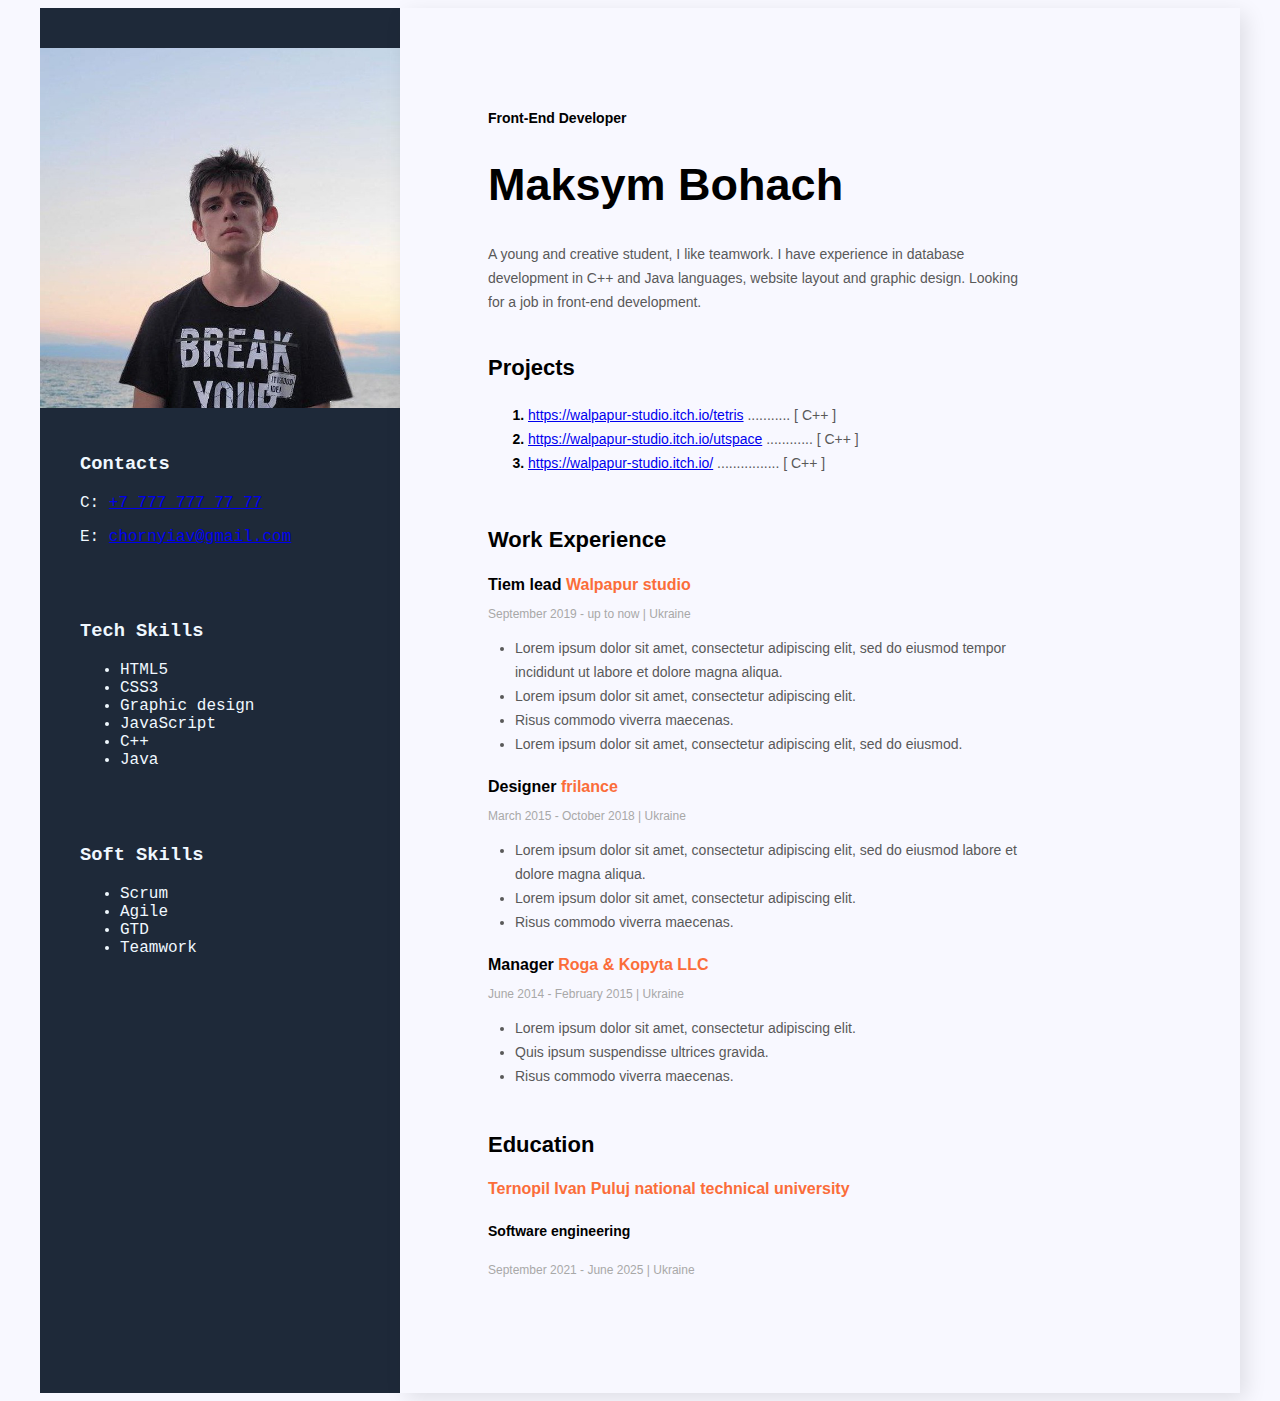
==== index.html @ 37dfb759 "Add files via upload" ====
<!DOCTYPE html>
<html lang="en">

<head>
    <meta charset="UTF-8">
    <meta http-equiv="X-UA-Compatible" content="IE=edge">
    <meta name="viewport" content="width=device-width, initial-scale=1.0">
    <link rel="stylesheet" href="styles/styles.css">
    <title>albi_honai</title>
</head>

<body>
    <!--all-->
   <div class="rozmitka">
    <!--main-->
    <div class="main_content" >
        <!--about user-->
        <div class="zaholovok">
            <h3 class="zah1">Front-End Developer</h3>
            <h1 class="zah2">Maksym Bohach</h1>
            <p class="zah3">A young and creative student, I like teamwork. I have experience in database development in C++ and Java languages, website layout and graphic design. Looking for a job in front-end development.</p>
        </div>
        <!--projects-->
        <div class="Projects">
            <h3 class="pro1">Projects</h3>
            <ol class="pro_s">
                <li>
                    <span class="pro2"><a href="https://walpapur-studio.itch.io/tetris">https://walpapur-studio.itch.io/tetris</a> ........... [ C++ ]</span>
                </li>
                <li> 
                    <span class="pro2"><a href="https://walpapur-studio.itch.io/utspace">https://walpapur-studio.itch.io/utspace</a> ............ [ C++ ]</span>
                </li>
                <li> 
                    <span class="pro2"><a href="https://walpapur-studio.itch.io/">https://walpapur-studio.itch.io/</a> ................ [ C++ ]</span>
                </li>
            </ol>
        </div>
        <!--work-->
        <div class="Work_Experience">
            <h3 class="wor1">Work Experience</h3>
            <!--posada1-->
            <div>
                <h4 class="wor2">Tiem lead <span class="org">Walpapur studio</span></h4>
                <p class="wor3">September 2019 - up to now   |   Ukraine</p>
                <ul class="wor4">
                    <li>Lorem ipsum dolor sit amet, consectetur adipiscing elit, sed do eiusmod tempor incididunt ut labore et dolore magna aliqua. </li>
                    <li>Lorem ipsum dolor sit amet, consectetur adipiscing elit.</li>
                    <li>Risus commodo viverra maecenas. </li>
                    <li>Lorem ipsum dolor sit amet, consectetur adipiscing elit, sed do eiusmod. </li>
                </ul>
            </div>
            <!--posada2-->
            <div>
                <h4 class="wor2"> Designer <span class="org">frilance</span></h4>
                <p class="wor3">March 2015 - October 2018   |   Ukraine</p>
                <ul class="wor4">
                    <li>Lorem ipsum dolor sit amet, consectetur adipiscing elit, sed do eiusmod labore et dolore magna aliqua. </li>
                    <li>Lorem ipsum dolor sit amet, consectetur adipiscing elit.</li>
                    <li>Risus commodo viverra maecenas. </li>
                </ul>
            </div>
            <!--posada3-->
            <div>
                <h4 class="wor2">Manager <span class="org">Roga & Kopyta LLC </span></h4>
                <p class="wor3">June 2014 - February 2015   |   Ukraine</p>
                <ul class="wor4">
                    <li>Lorem ipsum dolor sit amet, consectetur adipiscing elit. </li>
                    <li>Quis ipsum suspendisse ultrices gravida.</li>
                    <li>Risus commodo viverra maecenas. </li>
                </ul>
            </div>
            <!--education-->
            <div class="Education">
                <h3 class="wor1">Education</h3>
                <h4 class="org">Ternopil Ivan Puluj national technical university</h4>
                <h5 class="edu1">Software engineering</h5>
                <p  class="edu2">September 2021 - June 2025   |   Ukraine</p>
            </div>
        </div>
    </div>
    <!--sidebar-->
    <aside class="sidebar">
        <!--image-->
        <img src="img/photo.jpeg" alt="qwerty qwerty qwerty qwerty" width = "360" height = "360">
        <!--contacts-->
        <div class="sideContacts">
            <h3>Contacts</h3>
            <p>C: <a href="tell:+77777777777">+7 777 777 77 77</a></p>
            <p>E: <a href="mailto:chornyiav@gmail.com">chornyiav@gmail.com</a> </p>
        </div>
        <!--tech-->
        <div class="sideTech">
            <h3>Tech Skills</h3>
            <ul>
                <li>HTML5</li>
                <li>CSS3</li>
                <li>Graphic design</li>
                <li>JavaScript</li>
                <li>C++</React></li>
                <li>Java</li>
            </ul>
        </div>
        <!--soft-->
        <div class="sideSoft">
            <h3>Soft Skills</h3>
            <ul>
                <li>Scrum</li>
                <li>Agile</li>
                <li>GTD</li>
                <li>Teamwork</li>
            </ul>
        </div>
    </aside>
   </div>
</body>

</html>
---- styles/styles.css ----
body {
    background-color: ghostwhite;
}

.rozmitka {
    display: flex;
    flex-direction: row-reverse;
    width: 1200px;
    margin: 0 auto;
}

.zah1 {
font-weight: 700;
font-size: 14px;
line-height: 17px;
color: #000000;
}

.zah2 {
    font-weight: 700;
    font-size: 45px;
    line-height: 55px;
    color: #000000;
}

.zah3 {
font-weight: 400;
font-size: 14px;
line-height: 24px;
color: #595959;
}
    
.zaholovok {
    margin-top: 102px;
}

.pro1 {
    font-weight: 700;
    font-size: 22px;
    line-height: 27px;
    color: #000000;
}

.pro_s {
font-weight: 700;
font-size: 14px;
line-height: 24px;
color: #000000;

}

.pro2 {
    font-weight: 400;
    font-size: 14px;
    line-height: 24px;
    color: #595959;
}

.Projects {
    margin-top: 40px;
}

.wor1 {
    font-weight: 700;
    font-size: 22px;
    line-height: 27px;
    color: #000000;
    margin-bottom: 12px;
}

.wor2 {
    font-weight: 700;
    font-size: 16px;
    line-height: 20px;
    color: #000000;
    margin-bottom: 11px;
}

.wor3 {
    font-weight: 400;
    font-size: 12px;
    line-height: 15px;
    color: #A8A8A8;
    margin-bottom: 8px;
}

.wor4 {
    font-weight: 400;
    font-size: 14px;
    line-height: 24px;
    color: #595959;
    padding-left: 27px;
    margin-bottom: 16px;
}

.Work_Experience {
    margin-top: 51px;
}

.edu1 {
    font-weight: 700;
    font-size: 14px;
    line-height: 17px;
    color: #000000;
}

.org {
    font-weight: 700;
font-size: 16px;
line-height: 20px;
color: #FB6D3A;
}

.edu2 {
    font-weight: 400;
    font-size: 12px;
    line-height: 15px;
    color: #A8A8A8;
    margin-bottom: 8px;
    padding-bottom: 107px;
}

.Education {
    margin-top: 43px;
}

.main_content {
    box-shadow: 6px 6px 20px rgba(0, 0, 0, 0.1);
    padding-left: 88px;
    padding-right: 217px;
    font-family:'Gill Sans', 'Gill Sans MT', Calibri, 'Trebuchet MS', sans-serif;
}

.sidebar {
    background-color : rgba(30, 41, 57, 1);
    font-family: 'Courier New', Courier, monospace;
    padding-top: 40px;
    width: 360px;
}

.sideContacts {
    color: aliceblue;
    font-family: 'Courier New', Courier, monospace;
    margin-top: 40px;
    margin-left: 40px;
}

.sideTech {
    color: aliceblue;
    font-family: 'Courier New', Courier, monospace;
    padding-top: 40px;
    padding-left: 40px;
}

.sideSoft {
    color: aliceblue;
    font-family: 'Courier New', Courier, monospace;
    padding-top: 40px;
    padding-left: 40px;
}
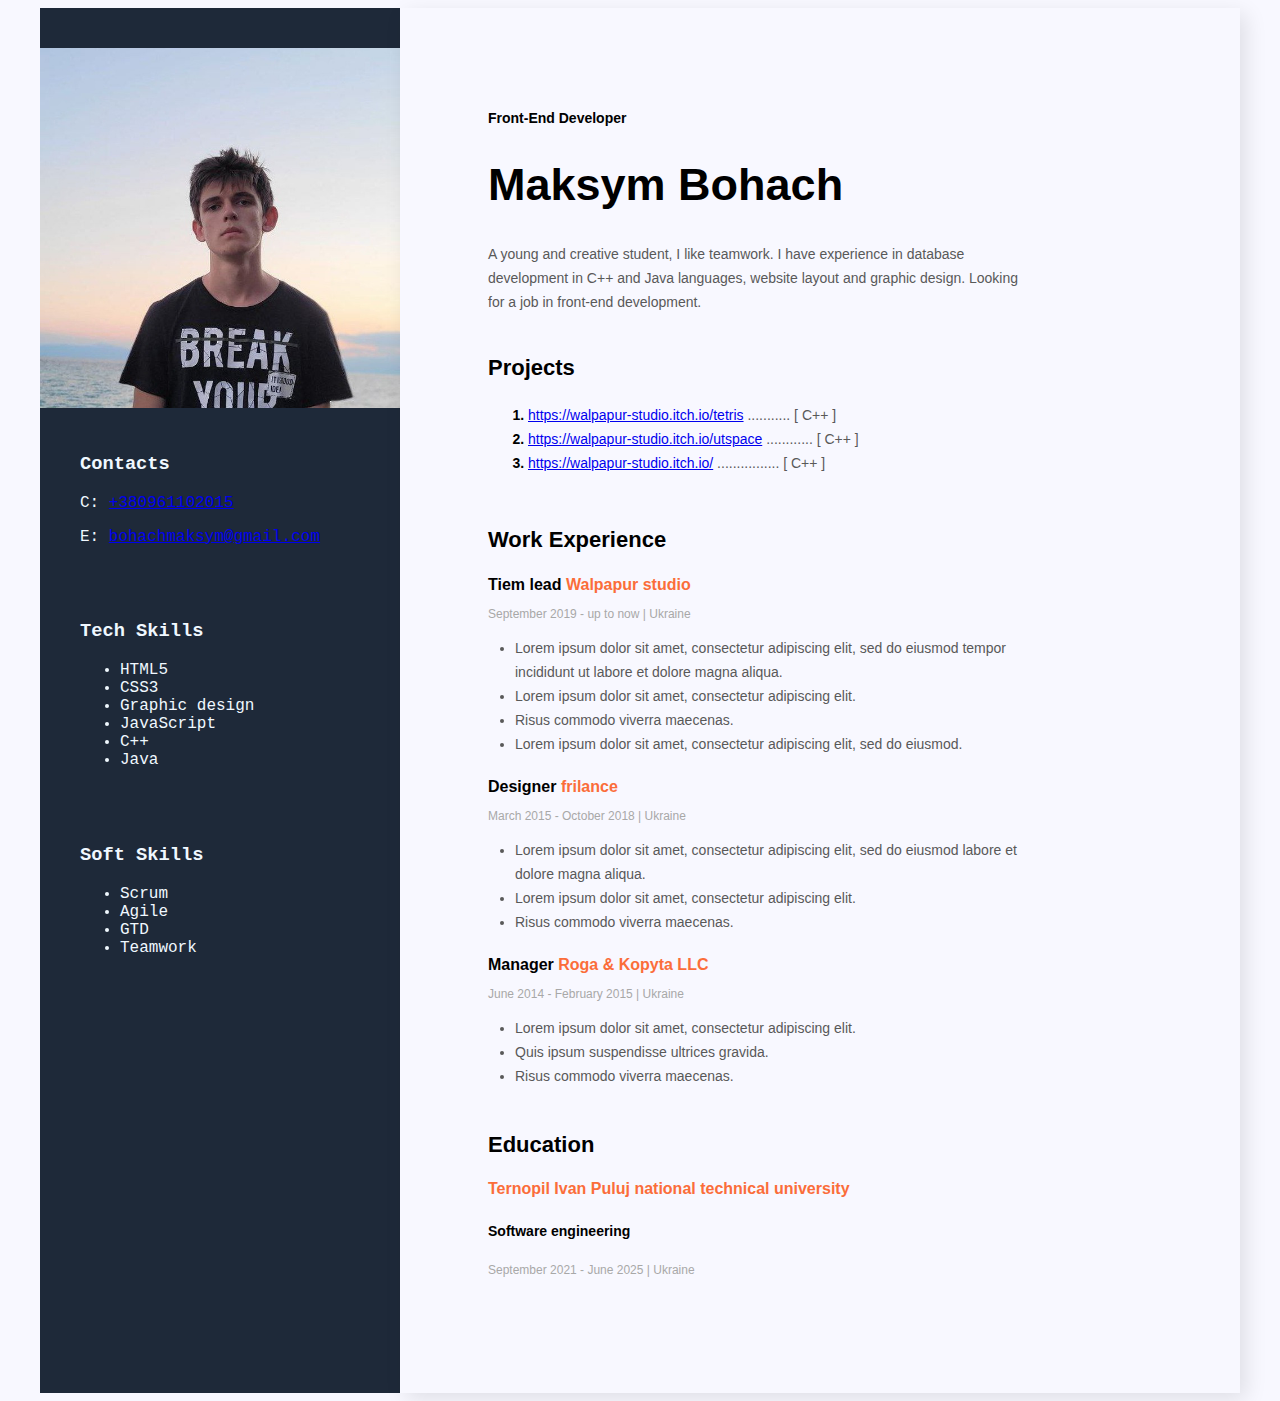
==== commit 29c4aaf8: "Update index.html" ====
--- a/index.html
+++ b/index.html
@@ -85,8 +85,8 @@
         <!--contacts-->
         <div class="sideContacts">
             <h3>Contacts</h3>
-            <p>C: <a href="tell:+77777777777">+7 777 777 77 77</a></p>
-            <p>E: <a href="mailto:chornyiav@gmail.com">chornyiav@gmail.com</a> </p>
+            <p>C: <a href="tell:+380961102015">+380961102015</a></p>
+            <p>E: <a href="bohachmaksym@gmail">bohachmaksym@gmail.com</a> </p>
         </div>
         <!--tech-->
         <div class="sideTech">
@@ -114,4 +114,4 @@
    </div>
 </body>
 
-</html> +</html> 
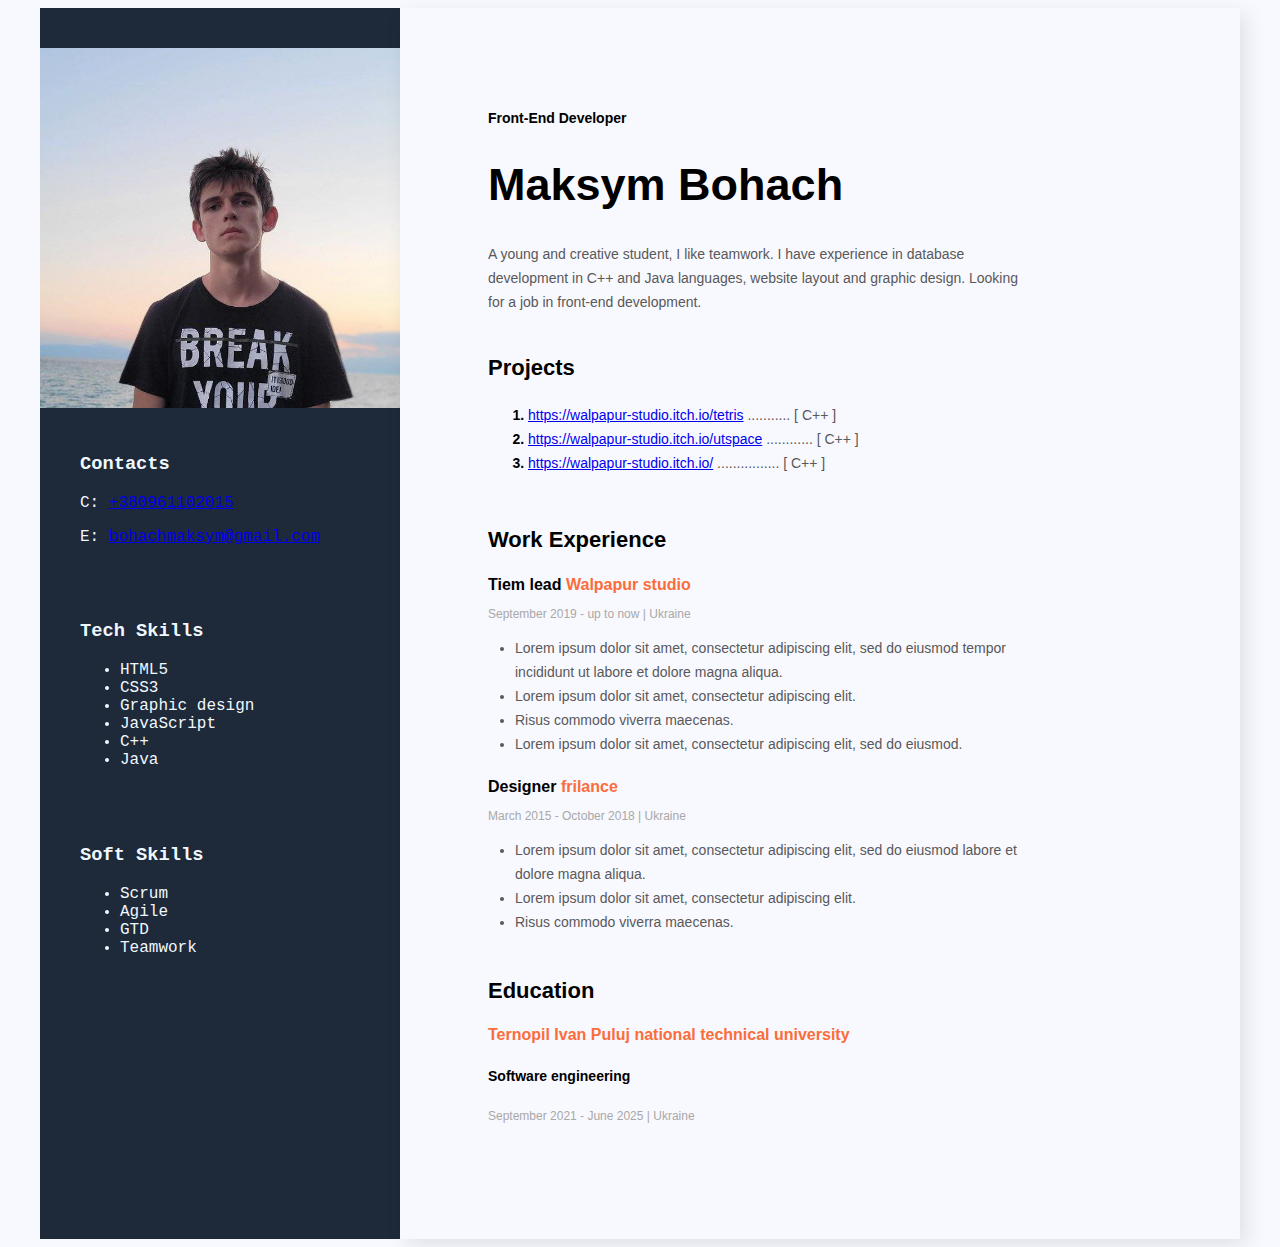
==== commit 68c61f78: "Update index.html" ====
--- a/index.html
+++ b/index.html
@@ -59,16 +59,6 @@
                     <li>Risus commodo viverra maecenas. </li>
                 </ul>
             </div>
-            <!--posada3-->
-            <div>
-                <h4 class="wor2">Manager <span class="org">Roga & Kopyta LLC </span></h4>
-                <p class="wor3">June 2014 - February 2015   |   Ukraine</p>
-                <ul class="wor4">
-                    <li>Lorem ipsum dolor sit amet, consectetur adipiscing elit. </li>
-                    <li>Quis ipsum suspendisse ultrices gravida.</li>
-                    <li>Risus commodo viverra maecenas. </li>
-                </ul>
-            </div>
             <!--education-->
             <div class="Education">
                 <h3 class="wor1">Education</h3>
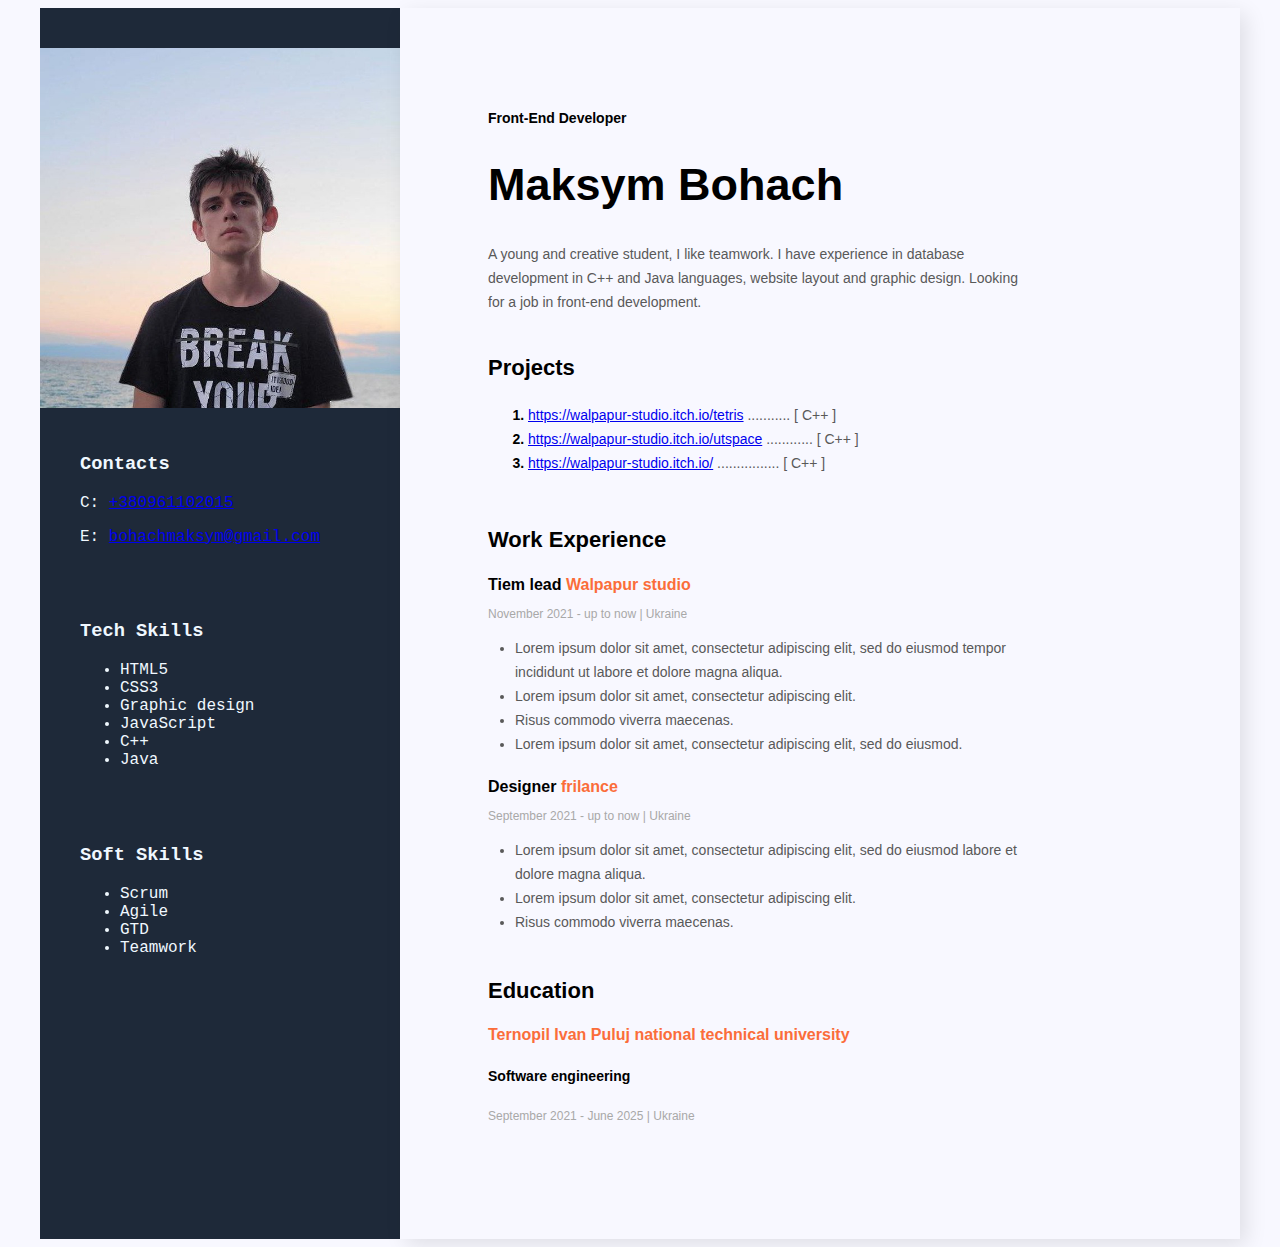
==== commit daceccab: "Update index.html" ====
--- a/index.html
+++ b/index.html
@@ -41,7 +41,7 @@
             <!--posada1-->
             <div>
                 <h4 class="wor2">Tiem lead <span class="org">Walpapur studio</span></h4>
-                <p class="wor3">September 2019 - up to now   |   Ukraine</p>
+                <p class="wor3">November 2021 - up to now   |   Ukraine</p>
                 <ul class="wor4">
                     <li>Lorem ipsum dolor sit amet, consectetur adipiscing elit, sed do eiusmod tempor incididunt ut labore et dolore magna aliqua. </li>
                     <li>Lorem ipsum dolor sit amet, consectetur adipiscing elit.</li>
@@ -52,7 +52,7 @@
             <!--posada2-->
             <div>
                 <h4 class="wor2"> Designer <span class="org">frilance</span></h4>
-                <p class="wor3">March 2015 - October 2018   |   Ukraine</p>
+                <p class="wor3">September 2021 - up to now    |   Ukraine</p>
                 <ul class="wor4">
                     <li>Lorem ipsum dolor sit amet, consectetur adipiscing elit, sed do eiusmod labore et dolore magna aliqua. </li>
                     <li>Lorem ipsum dolor sit amet, consectetur adipiscing elit.</li>
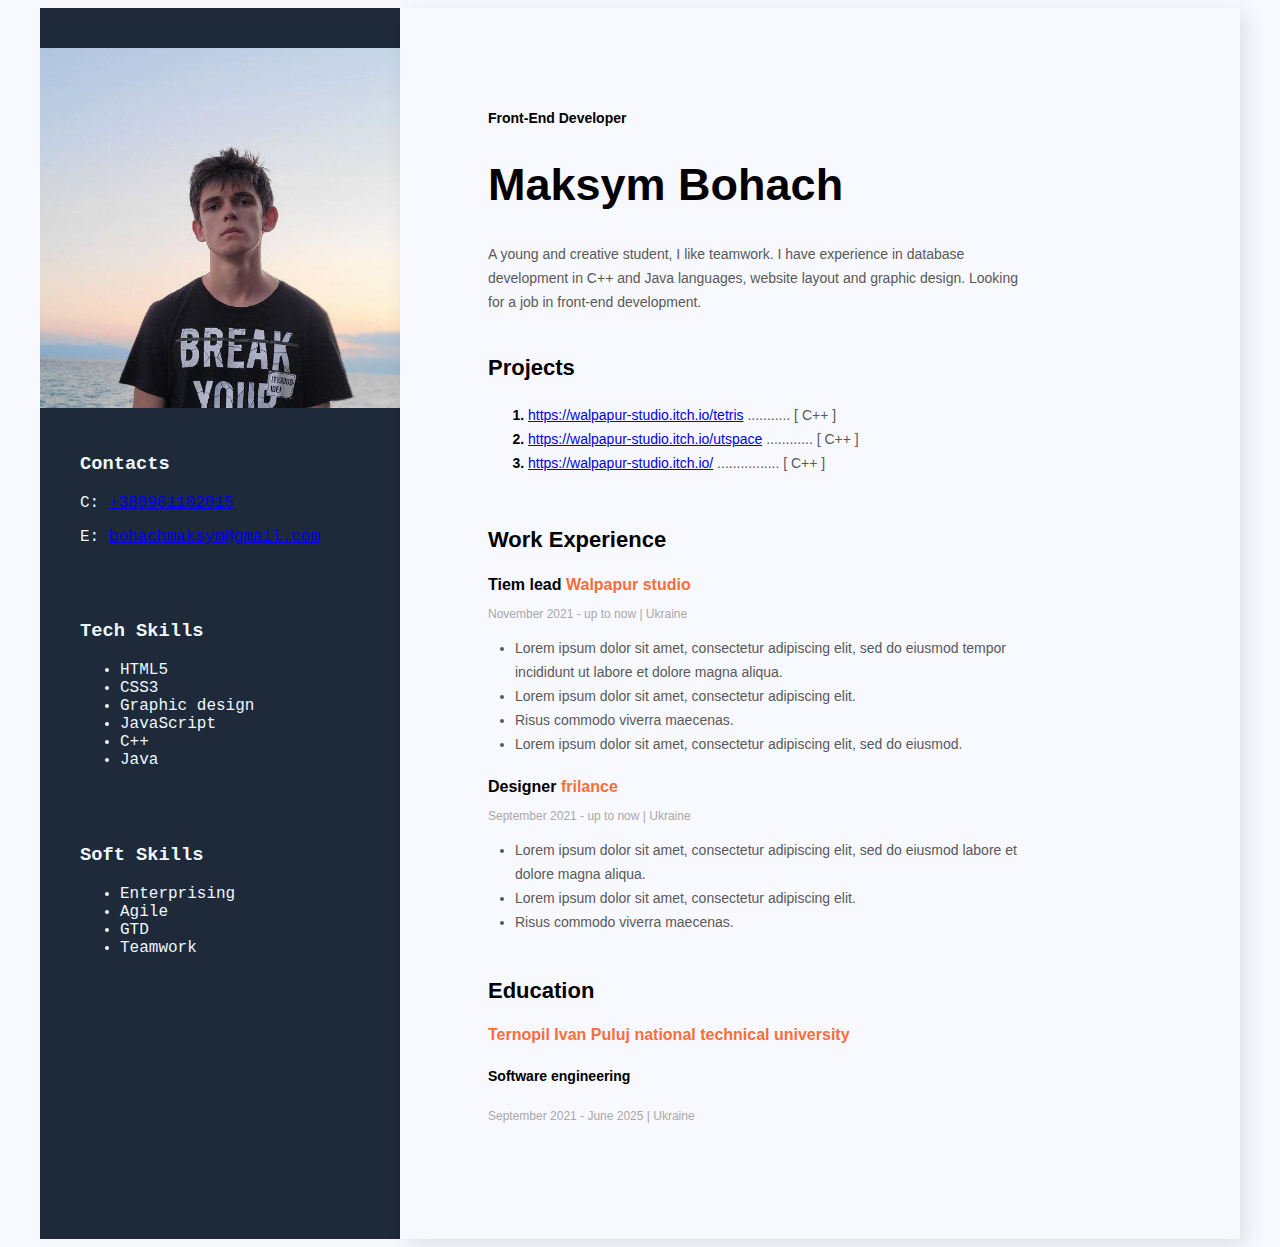
==== commit 41f77182: "Update index.html" ====
--- a/index.html
+++ b/index.html
@@ -94,7 +94,7 @@
         <div class="sideSoft">
             <h3>Soft Skills</h3>
             <ul>
-                <li>Scrum</li>
+                <li>Enterprising</li>
                 <li>Agile</li>
                 <li>GTD</li>
                 <li>Teamwork</li>
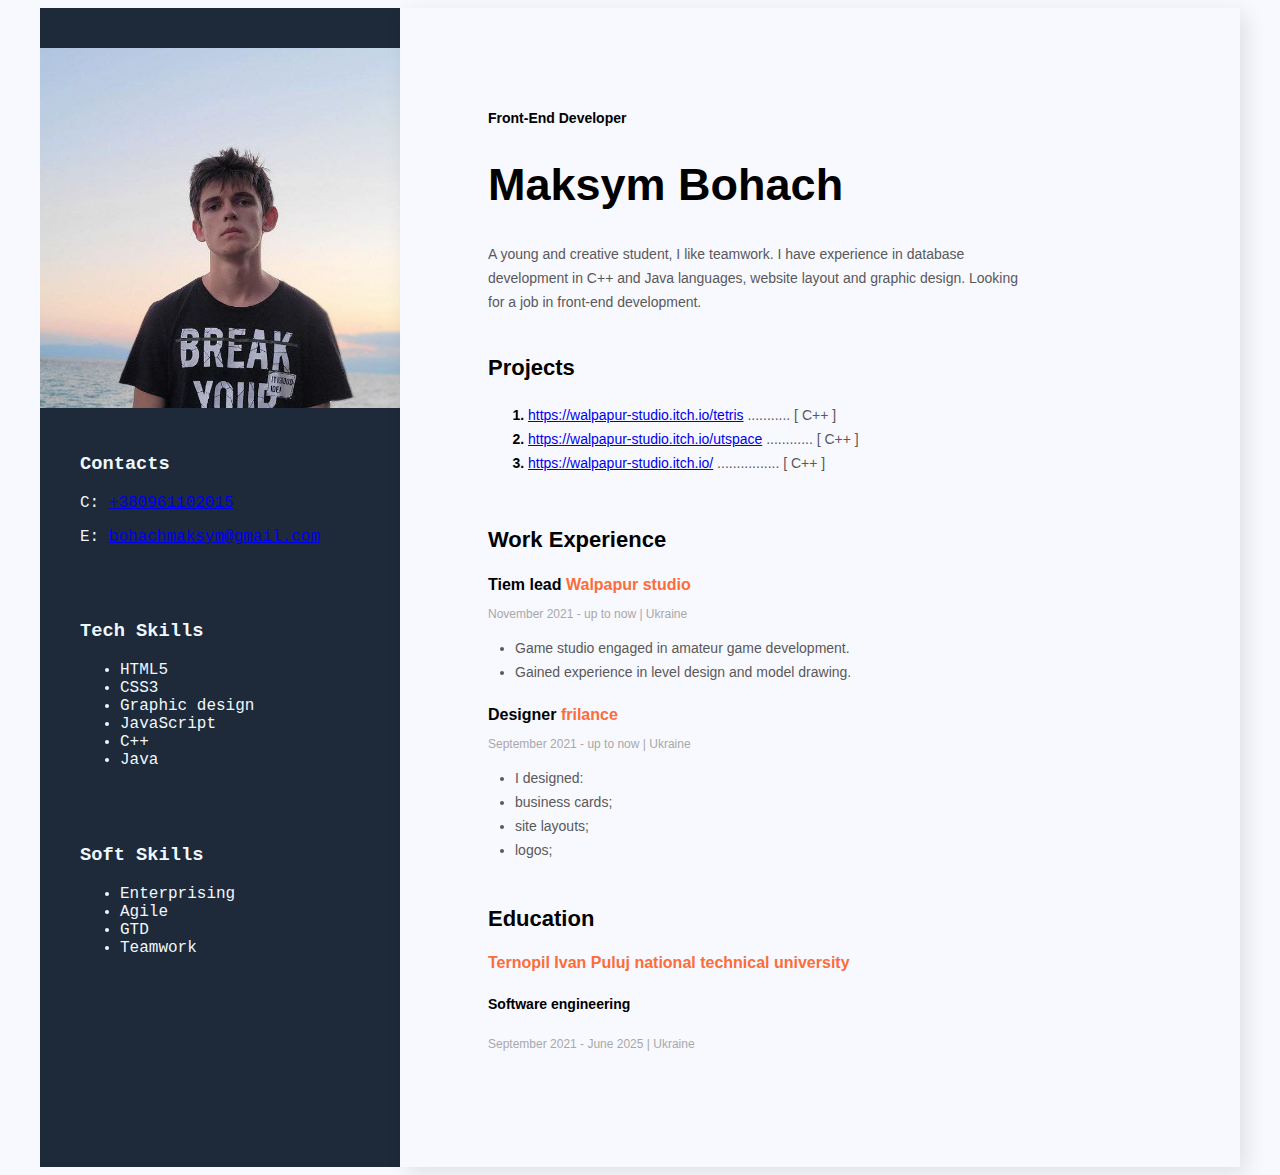
==== commit 9fd67e30: "Update index.html" ====
--- a/index.html
+++ b/index.html
@@ -43,10 +43,8 @@
                 <h4 class="wor2">Tiem lead <span class="org">Walpapur studio</span></h4>
                 <p class="wor3">November 2021 - up to now   |   Ukraine</p>
                 <ul class="wor4">
-                    <li>Lorem ipsum dolor sit amet, consectetur adipiscing elit, sed do eiusmod tempor incididunt ut labore et dolore magna aliqua. </li>
-                    <li>Lorem ipsum dolor sit amet, consectetur adipiscing elit.</li>
-                    <li>Risus commodo viverra maecenas. </li>
-                    <li>Lorem ipsum dolor sit amet, consectetur adipiscing elit, sed do eiusmod. </li>
+                    <li>Game studio engaged in amateur game development.</li>
+                    <li>Gained experience in level design and model drawing.</li>
                 </ul>
             </div>
             <!--posada2-->
@@ -54,9 +52,10 @@
                 <h4 class="wor2"> Designer <span class="org">frilance</span></h4>
                 <p class="wor3">September 2021 - up to now    |   Ukraine</p>
                 <ul class="wor4">
-                    <li>Lorem ipsum dolor sit amet, consectetur adipiscing elit, sed do eiusmod labore et dolore magna aliqua. </li>
-                    <li>Lorem ipsum dolor sit amet, consectetur adipiscing elit.</li>
-                    <li>Risus commodo viverra maecenas. </li>
+                    <li>I designed:</li>
+                    <li>business cards;</li>
+                    <li>site layouts;</li>
+                    <li>logos;</li>
                 </ul>
             </div>
             <!--education-->
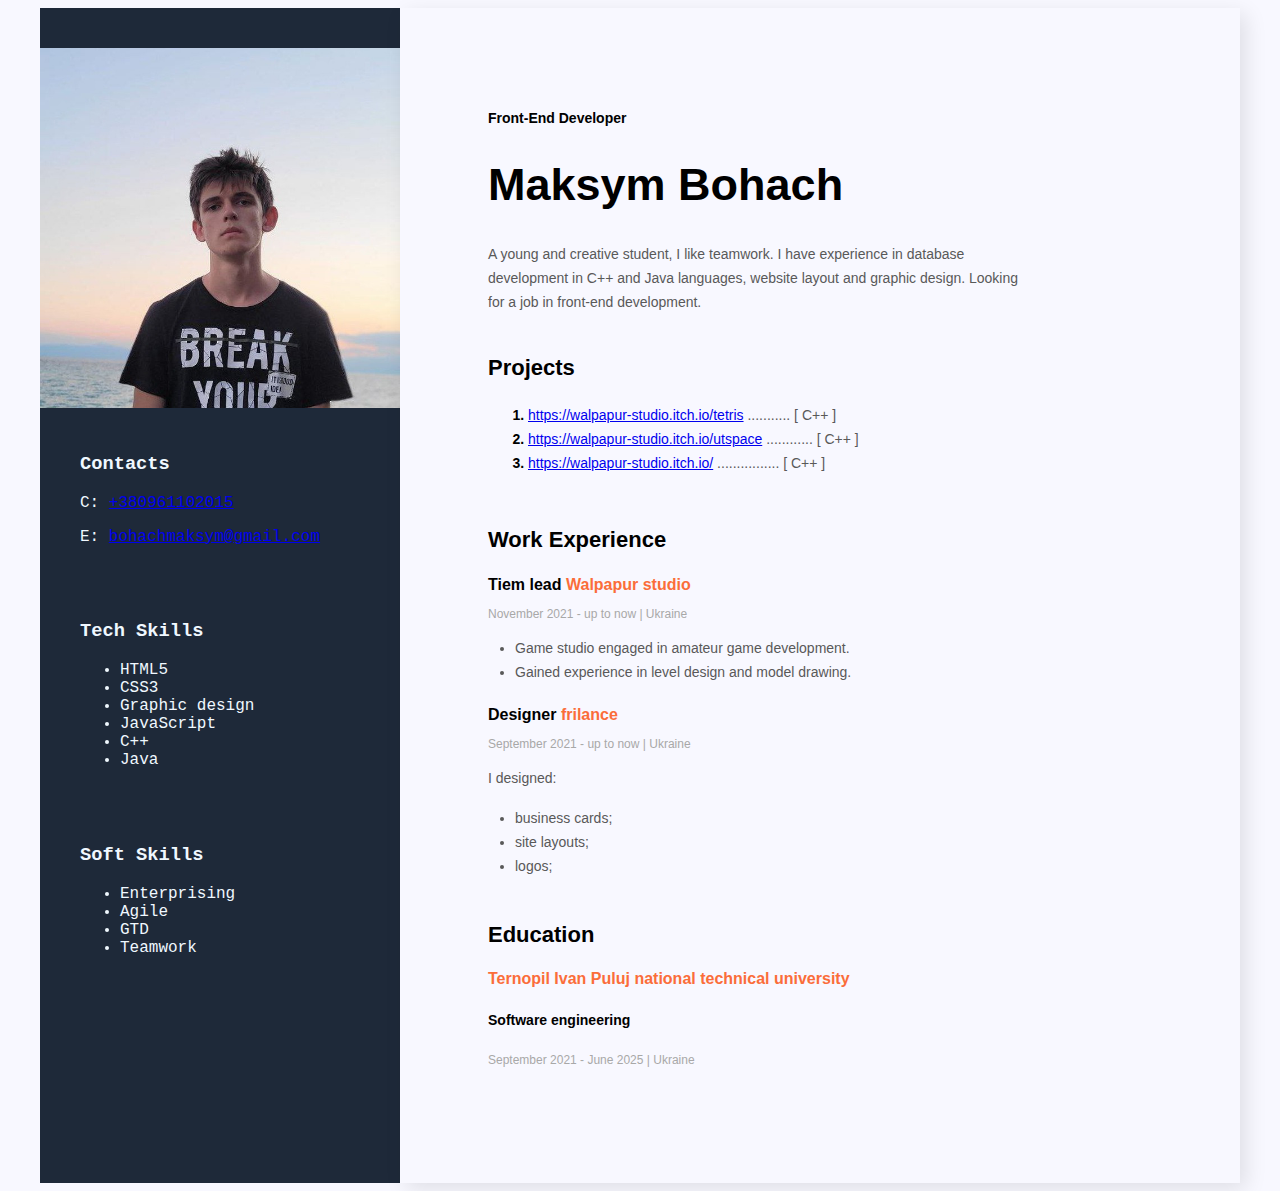
==== commit 24a4b208: "Update index.html" ====
--- a/index.html
+++ b/index.html
@@ -51,8 +51,8 @@
             <div>
                 <h4 class="wor2"> Designer <span class="org">frilance</span></h4>
                 <p class="wor3">September 2021 - up to now    |   Ukraine</p>
+                 <p class="zah3">I designed:<p>
                 <ul class="wor4">
-                    <li>I designed:</li>
                     <li>business cards;</li>
                     <li>site layouts;</li>
                     <li>logos;</li>
